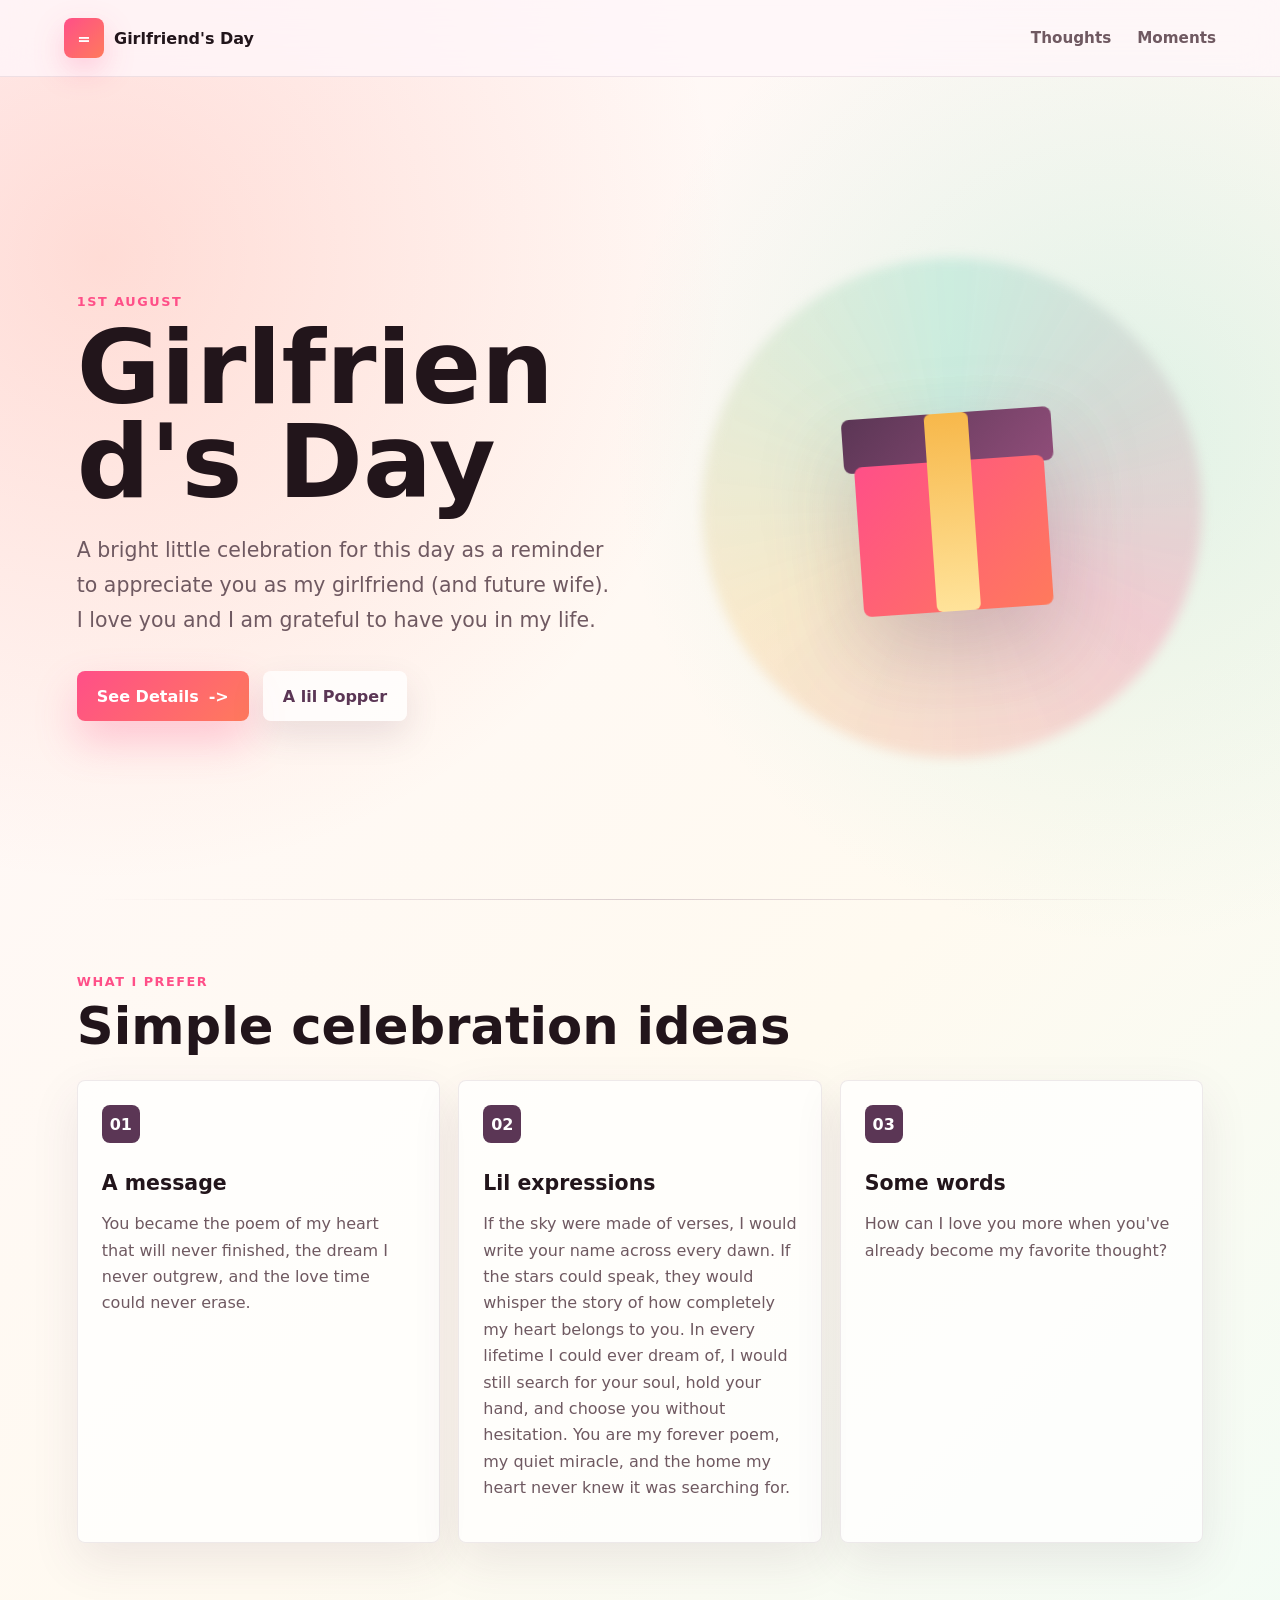
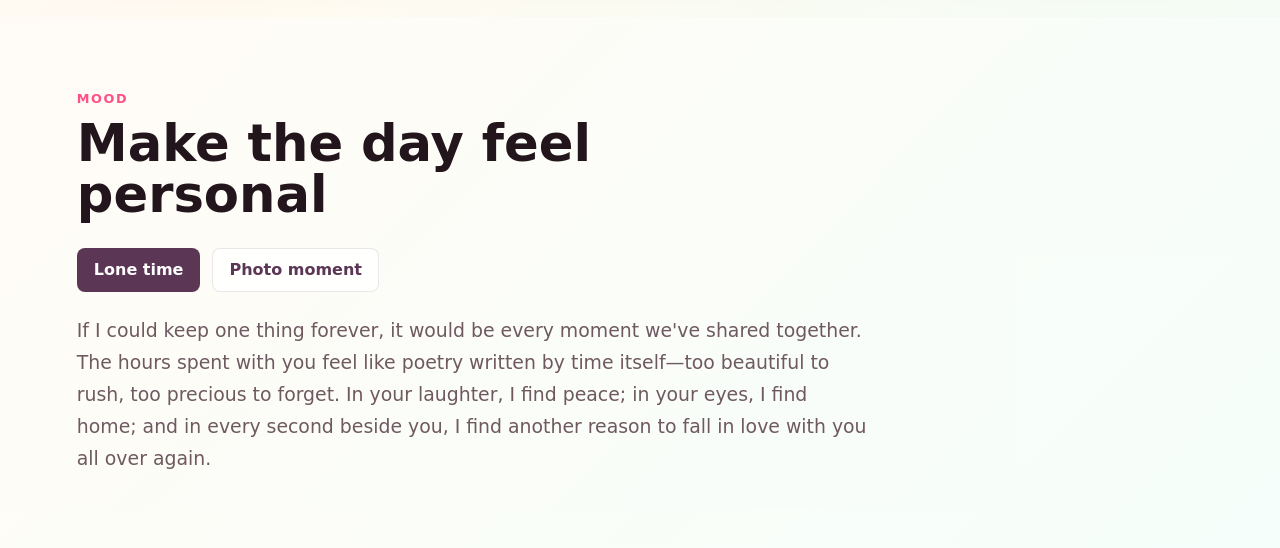
==== index.html @ ce05fc3c "Add files via upload" ====
<!DOCTYPE html>
<html lang="en">
<head>
  <meta charset="UTF-8">
  <meta name="viewport" content="width=device-width">
  <title>1st August</title>
  <link rel="stylesheet" href="style.css">
</head>
<body>
  <div class="sparkle-layer" aria-hidden="true"></div>

  <header class="topbar">
    <a class="brand" href="index.html" aria-label="Girlfriend's Day home">
      <span class="brand-mark">=</span>
      <span>Girlfriend's Day</span>
    </a>
    <nav class="nav-links" aria-label="Main navigation">
      <a href="#ideas">Thoughts</a>
      <a href="#moments">Moments</a>
    </nav>
  </header>

  <main>
    <section class="hero">
      <div class="hero-copy reveal">
        <p class="eyebrow">1st AUGUST</p>
        <h1>Girlfriend's Day</h1>
        <p class="lead">
          A bright little celebration for this day as a reminder to appreciate you as my girlfriend (and future wife). I love you and I am grateful to have you in my life.
        </p>
        <div class="hero-actions">
          <button class="primary-button" id="openDetails" type="button">
            <span>See Details</span>
            <span class="button-icon" aria-hidden="true">-></span>
          </button>
          <button class="ghost-button" id="sendSparkles" type="button">A lil Popper</button>
        </div>
      </div>

      <div class="interactive-stage reveal" aria-label="Interactive celebration object">
        <button class="gift-box" id="giftBox" type="button" aria-label="Open a surprise note">
          <span class="gift-lid"></span>
          <span class="gift-ribbon"></span>
          <span class="gift-body"></span>
          <span class="gift-glow"></span>
        </button>
        <div class="note-card" id="noteCard">
          <span class="note-title">Tiny note</span>
          <p>Open the details page for the full words after reading this page.</p>
        </div>
      </div>
    </section>

    <section class="content-band" id="ideas">
      <div class="section-heading reveal">
        <p class="eyebrow">What I prefer</p>
        <h2>Simple celebration ideas</h2>
      </div>
      <div class="idea-grid">
        <article class="idea-card reveal">
          <span class="card-number">01</span>
          <h3>A message</h3>
          <p>You became the poem of my heart that will never finished, the dream I never outgrew, and the love time could never erase.</p>
        </article>
        <article class="idea-card reveal">
          <span class="card-number">02</span>
          <h3>Lil expressions</h3>
          <p>If the sky were made of verses, I would write your name across every dawn. If the stars could speak, they would whisper the story of how completely my heart belongs to you. In every lifetime I could ever dream of, I would still search for your soul, hold your hand, and choose you without hesitation. You are my forever poem, my quiet miracle, and the home my heart never knew it was searching for.</p>
        </article>
        <article class="idea-card reveal">
          <span class="card-number">03</span>
          <h3>Some words</h3>
          <p>How can I love you more when you've already become my favorite thought?</p>
        </article>
      </div>
    </section>

    <section class="timeline-section" id="moments">
      <div class="section-heading reveal">
        <p class="eyebrow">Mood</p>
        <h2>Make the day feel personal</h2>
      </div>
      <div class="timeline">
        <button class="memory-chip active" type="button" data-memory="morning">Lone time</button>
        <button class="memory-chip" type="button" data-memory="evening">Photo moment</button>
      </div>
      <p class="memory-output reveal" id="memoryOutput">
        If I could keep one thing forever, it would be every moment we've shared together. The hours spent with you feel like poetry written by time itself—too beautiful to rush, too precious to forget. In your laughter, I find peace; in your eyes, I find home; and in every second beside you, I find another reason to fall in love with you all over again.
      </p>
    </section>
  </main>

  <script src="script.js"></script>
</body>
</html>
---- style.css ----
:root {
  --bg: #fff7fa;
  --bg-strong: #ffe5ed;
  --ink: #22151b;
  --muted: #6f5961;
  --rose: #ff4f88;
  --coral: #ff7a5c;
  --gold: #f7b84b;
  --mint: #74d7bd;
  --plum: #5b3655;
  --white: #ffffff;
  --shadow: 0 24px 70px rgba(91, 54, 85, 0.18);
  --radius: 8px;
}

* {
  box-sizing: border-box;
}

html {
  scroll-behavior: smooth;
}

body {
  min-height: 100vh;
  margin: 0;
  color: var(--ink);
  font-family: Inter, ui-sans-serif, system-ui, -apple-system, BlinkMacSystemFont, "Segoe UI", sans-serif;
  background:
    radial-gradient(circle at 8% 12%, rgba(255, 122, 92, 0.22), transparent 28%),
    radial-gradient(circle at 88% 20%, rgba(116, 215, 189, 0.22), transparent 25%),
    linear-gradient(135deg, #fff7fa 0%, #fffaf0 54%, #edfdf7 100%);
  overflow-x: hidden;
}

body.is-leaving {
  animation: pageOut 0.42s ease forwards;
}

a {
  color: inherit;
  text-decoration: none;
}

button {
  font: inherit;
}

.sparkle-layer {
  position: fixed;
  inset: 0;
  z-index: 0;
  pointer-events: none;
  overflow: hidden;
}

.sparkle {
  position: absolute;
  width: 8px;
  height: 8px;
  border-radius: 70%;
  background: var(--gold);
  box-shadow: 0 0 20px rgba(247, 184, 75, 0.8);
  animation: sparklePop 3s ease forwards;
}

.topbar {
  position: sticky;
  top: 0;
  z-index: 10;
  display: flex;
  align-items: center;
  justify-content: space-between;
  gap: 18px;
  padding: 18px clamp(18px, 5vw, 70px);
  background: rgba(255, 247, 250, 0.78);
  border-bottom: 1px solid rgba(91, 54, 85, 0.1);
  backdrop-filter: blur(18px);
}

.brand {
  display: inline-flex;
  align-items: center;
  gap: 10px;
  font-weight: 800;
}

.brand-mark {
  display: grid;
  width: 40px;
  height: 40px;
  place-items: center;
  color: var(--white);
  background: linear-gradient(135deg, var(--rose), var(--coral));
  border-radius: var(--radius);
  box-shadow: 0 12px 30px rgba(255, 79, 136, 0.25);
}

.nav-links {
  display: flex;
  align-items: center;
  gap: clamp(10px, 3vw, 26px);
  color: var(--muted);
  font-size: 0.95rem;
  font-weight: 700;
}

.nav-links a {
  position: relative;
}

.nav-links a::after {
  position: absolute;
  right: 0;
  bottom: -7px;
  left: 0;
  height: 2px;
  content: "";
  background: var(--rose);
  transform: scaleX(0);
  transform-origin: center;
  transition: transform 0.25s ease;
}

.nav-links a:hover::after {
  transform: scaleX(1);
}

.hero {
  position: relative;
  z-index: 1;
  display: grid;
  min-height: calc(100vh - 77px);
  grid-template-columns: minmax(0, 1.03fr) minmax(300px, 0.97fr);
  align-items: center;
  gap: clamp(32px, 7vw, 90px);
  padding: clamp(48px, 8vw, 92px) clamp(18px, 6vw, 86px) 54px;
}

.hero::after {
  position: absolute;
  right: clamp(18px, 7vw, 92px);
  bottom: 0;
  left: clamp(18px, 7vw, 92px);
  height: 1px;
  content: "";
  background: linear-gradient(90deg, transparent, rgba(91, 54, 85, 0.22), transparent);
}

.eyebrow {
  margin: 0 0 12px;
  color: var(--rose);
  font-size: 0.8rem;
  font-weight: 900;
  letter-spacing: 0.12em;
  text-transform: uppercase;
}

h1,
h2,
h3,
p {
  overflow-wrap: anywhere;
}

h1,
h2,
h3 {
  margin: 0;
  letter-spacing: 0;
}

h1 {
  max-width: 720px;
  font-size: clamp(3.2rem, 8vw, 7.6rem);
  line-height: 0.92;
}

h2 {
  font-size: clamp(2rem, 4vw, 3.6rem);
  line-height: 1;
}

h3 {
  font-size: 1.28rem;
}

.lead {
  max-width: 620px;
  margin: 24px 0 0;
  color: var(--muted);
  font-size: clamp(1.05rem, 2vw, 1.28rem);
  line-height: 1.7;
}

.hero-actions {
  display: flex;
  flex-wrap: wrap;
  gap: 14px;
  margin-top: 34px;
}

.primary-button,
.ghost-button {
  position: relative;
  display: inline-flex;
  min-height: 50px;
  align-items: center;
  justify-content: center;
  gap: 10px;
  padding: 13px 20px;
  border: 0;
  border-radius: var(--radius);
  cursor: pointer;
  font-weight: 900;
  transition: transform 0.22s ease, box-shadow 0.22s ease, background 0.22s ease;
}

.primary-button {
  color: var(--white);
  background: linear-gradient(135deg, var(--rose), var(--coral));
  box-shadow: 0 20px 42px rgba(255, 79, 136, 0.28);
}

.ghost-button {
  color: var(--plum);
  background: rgba(255, 255, 255, 0.74);
  box-shadow: 0 14px 34px rgba(91, 54, 85, 0.12);
}

.primary-button:hover,
.ghost-button:hover {
  transform: translateY(-3px);
}

.button-icon {
  font-weight: 900;
}

.interactive-stage {
  position: relative;
  display: grid;
  min-height: 520px;
  place-items: center;
}

.interactive-stage::before {
  position: absolute;
  width: min(86vw, 500px);
  aspect-ratio: 1;
  content: "";
  background:
    conic-gradient(from 120deg, rgba(255, 79, 136, 0.24), rgba(247, 184, 75, 0.22), rgba(116, 215, 189, 0.28), rgba(255, 79, 136, 0.24));
  border-radius: 50%;
  filter: blur(6px);
  animation: slowSpin 14s linear infinite;
}

.gift-box {
  position: relative;
  z-index: 2;
  width: min(58vw, 250px);
  height: min(58vw, 250px);
  border: 0;
  background: transparent;
  cursor: pointer;
  filter: drop-shadow(0 36px 44px rgba(91, 54, 85, 0.24));
  transform: rotate(-4deg);
  transition: transform 0.35s ease;
}

.gift-box:hover {
  transform: rotate(1deg) translateY(-8px) scale(1.03);
}

.gift-box.open {
  animation: giftBounce 0.55s ease;
}

.gift-lid,
.gift-body,
.gift-ribbon,
.gift-glow {
  position: absolute;
  left: 50%;
  transform: translateX(-50%);
}

.gift-lid {
  top: 30px;
  width: 210px;
  height: 54px;
  background: linear-gradient(135deg, var(--plum), #8f4d79);
  border-radius: var(--radius);
  transition: transform 0.45s cubic-bezier(0.2, 1.3, 0.35, 1);
}

.gift-body {
  top: 78px;
  width: 190px;
  height: 150px;
  background: linear-gradient(135deg, var(--rose), var(--coral));
  border-radius: var(--radius);
}

.gift-ribbon {
  top: 30px;
  z-index: 2;
  width: 44px;
  height: 198px;
  background: linear-gradient(180deg, var(--gold), #ffe39a);
  border-radius: 6px;
}

.gift-glow {
  top: 12px;
  width: 170px;
  height: 170px;
  border-radius: 50%;
  background: rgba(255, 255, 255, 0.35);
  opacity: 0;
  filter: blur(22px);
  transition: opacity 0.35s ease;
}

.gift-box.open .gift-lid {
  transform: translate(-45%, -42px) rotate(-12deg);
}

.gift-box.open .gift-glow {
  opacity: 1;
}

.note-card {
  position: absolute;
  z-index: 1;
  width: min(72vw, 260px);
  padding: 20px;
  color: var(--plum);
  background: rgba(255, 255, 255, 0.86);
  border: 1px solid rgba(91, 54, 85, 0.12);
  border-radius: var(--radius);
  box-shadow: var(--shadow);
  opacity: 0;
  transform: translateY(52px) scale(0.94);
  transition: opacity 0.35s ease, transform 0.35s ease;
}

.note-card.visible {
  opacity: 1;
  transform: translateY(-176px) scale(1);
  rotate: -5deg;
}

.note-title {
  display: block;
  margin-bottom: 8px;
  font-weight: 900;
}

.note-card p {
  margin: 0;
  color: var(--muted);
  line-height: 1.5;
}

.content-band,
.timeline-section,
.detail-layout,
.closing-band {
  position: relative;
  z-index: 1;
  padding: 74px clamp(18px, 6vw, 86px);
}

.section-heading {
  max-width: 740px;
  margin-bottom: 28px;
}

.idea-grid {
  display: grid;
  grid-template-columns: repeat(3, minmax(0, 1fr));
  gap: 18px;
}

.idea-card,
.detail-block {
  padding: 24px;
  background: rgba(255, 255, 255, 0.72);
  border: 1px solid rgba(91, 54, 85, 0.1);
  border-radius: var(--radius);
  box-shadow: 0 18px 48px rgba(91, 54, 85, 0.1);
  transition: transform 0.25s ease, box-shadow 0.25s ease;
}

.idea-card:hover,
.detail-block:hover {
  transform: translateY(-6px);
  box-shadow: var(--shadow);
}

.card-number {
  display: inline-flex;
  width: 38px;
  height: 38px;
  align-items: center;
  justify-content: center;
  margin-bottom: 28px;
  color: var(--white);
  background: var(--plum);
  border-radius: var(--radius);
  font-weight: 900;
}

.idea-card p,
.detail-block p,
.detail-list {
  color: var(--muted);
  line-height: 1.65;
}

.timeline-section {
  background: rgba(255, 255, 255, 0.44);
}

.timeline {
  display: flex;
  flex-wrap: wrap;
  gap: 12px;
  margin-bottom: 22px;
}

.memory-chip {
  min-height: 44px;
  padding: 10px 16px;
  color: var(--plum);
  background: rgba(255, 255, 255, 0.78);
  border: 1px solid rgba(91, 54, 85, 0.12);
  border-radius: var(--radius);
  cursor: pointer;
  font-weight: 900;
  transition: transform 0.2s ease, background 0.2s ease, color 0.2s ease;
}

.memory-chip:hover {
  transform: translateY(-2px);
}

.memory-chip.active {
  color: var(--white);
  background: var(--plum);
}

.memory-output {
  max-width: 790px;
  min-height: 74px;
  margin: 0;
  color: var(--muted);
  font-size: 1.18rem;
  line-height: 1.7;
}

.details-hero {
  position: relative;
  z-index: 1;
  display: grid;
  min-height: 48vh;
  align-items: end;
  padding: 78px clamp(18px, 6vw, 86px) 36px;
}

.details-panel {
  max-width: 900px;
}

.detail-layout {
  display: grid;
  grid-template-columns: repeat(2, minmax(0, 1fr));
  gap: 18px;
}

.detail-block h2 {
  margin-bottom: 16px;
  font-size: clamp(1.45rem, 3vw, 2.25rem);
}

.detail-list {
  margin: 0;
  padding-left: 20px;
}

.detail-list li + li {
  margin-top: 10px;
}

.quote-box {
  padding: 18px;
  color: var(--plum) !important;
  background: linear-gradient(135deg, rgba(255, 229, 237, 0.78), rgba(237, 253, 247, 0.8));
  border-left: 5px solid var(--rose);
  border-radius: var(--radius);
  font-weight: 800;
}

.closing-band {
  display: flex;
  align-items: center;
  justify-content: space-between;
  gap: 20px;
  background: rgba(91, 54, 85, 0.08);
}

.footer {
  position: relative;
  z-index: 1;
  padding: 28px clamp(18px, 6vw, 86px);
  color: var(--muted);
  font-size: 0.95rem;
}

.reveal {
  opacity: 0;
  transform: translateY(22px);
  transition: opacity 0.65s ease, transform 0.65s ease;
}

.reveal.in-view {
  opacity: 1;
  transform: translateY(0);
}

@keyframes pageOut {
  to {
    opacity: 0;
    transform: translateY(12px);
  }
}

@keyframes sparklePop {
  0% {
    opacity: 0;
    transform: translateY(0) scale(0.4);
  }
  20% {
    opacity: 1;
  }
  100% {
    opacity: 0;
    transform: translateY(-90px) scale(1.1);
  }
}

@keyframes slowSpin {
  to {
    transform: rotate(1turn);
  }
}

@keyframes giftBounce {
  0%,
  100% {
    transform: rotate(1deg) translateY(-8px) scale(1.03);
  }
  50% {
    transform: rotate(0) translateY(-18px) scale(1.07);
  }
}

@media (max-width: 860px) {
  .hero {
    min-height: auto;
    grid-template-columns: 1fr;
    padding-top: 44px;
  }

  .interactive-stage {
    min-height: 430px;
  }

  .idea-grid,
  .detail-layout {
    grid-template-columns: 1fr;
  }

  .closing-band {
    align-items: flex-start;
    flex-direction: column;
  }
}

@media (max-width: 620px) {
  .topbar {
    align-items: flex-start;
    flex-direction: column;
    padding: 14px 18px;
  }

  .nav-links {
    width: 100%;
    justify-content: space-between;
  }

  h1 {
    font-size: clamp(2.85rem, 18vw, 4.6rem);
  }

  .hero-actions,
  .primary-button,
  .ghost-button {
    width: 100%;
  }

  .gift-lid {
    width: 178px;
  }

  .gift-body {
    width: 164px;
    height: 134px;
  }

  .gift-ribbon {
    height: 176px;
  }
}

@media (prefers-reduced-motion: reduce) {
  *,
  *::before,
  *::after {
    scroll-behavior: auto !important;
    animation-duration: 0.001ms !important;
    animation-iteration-count: 1 !important;
    transition-duration: 0.001ms !important;
  }
}
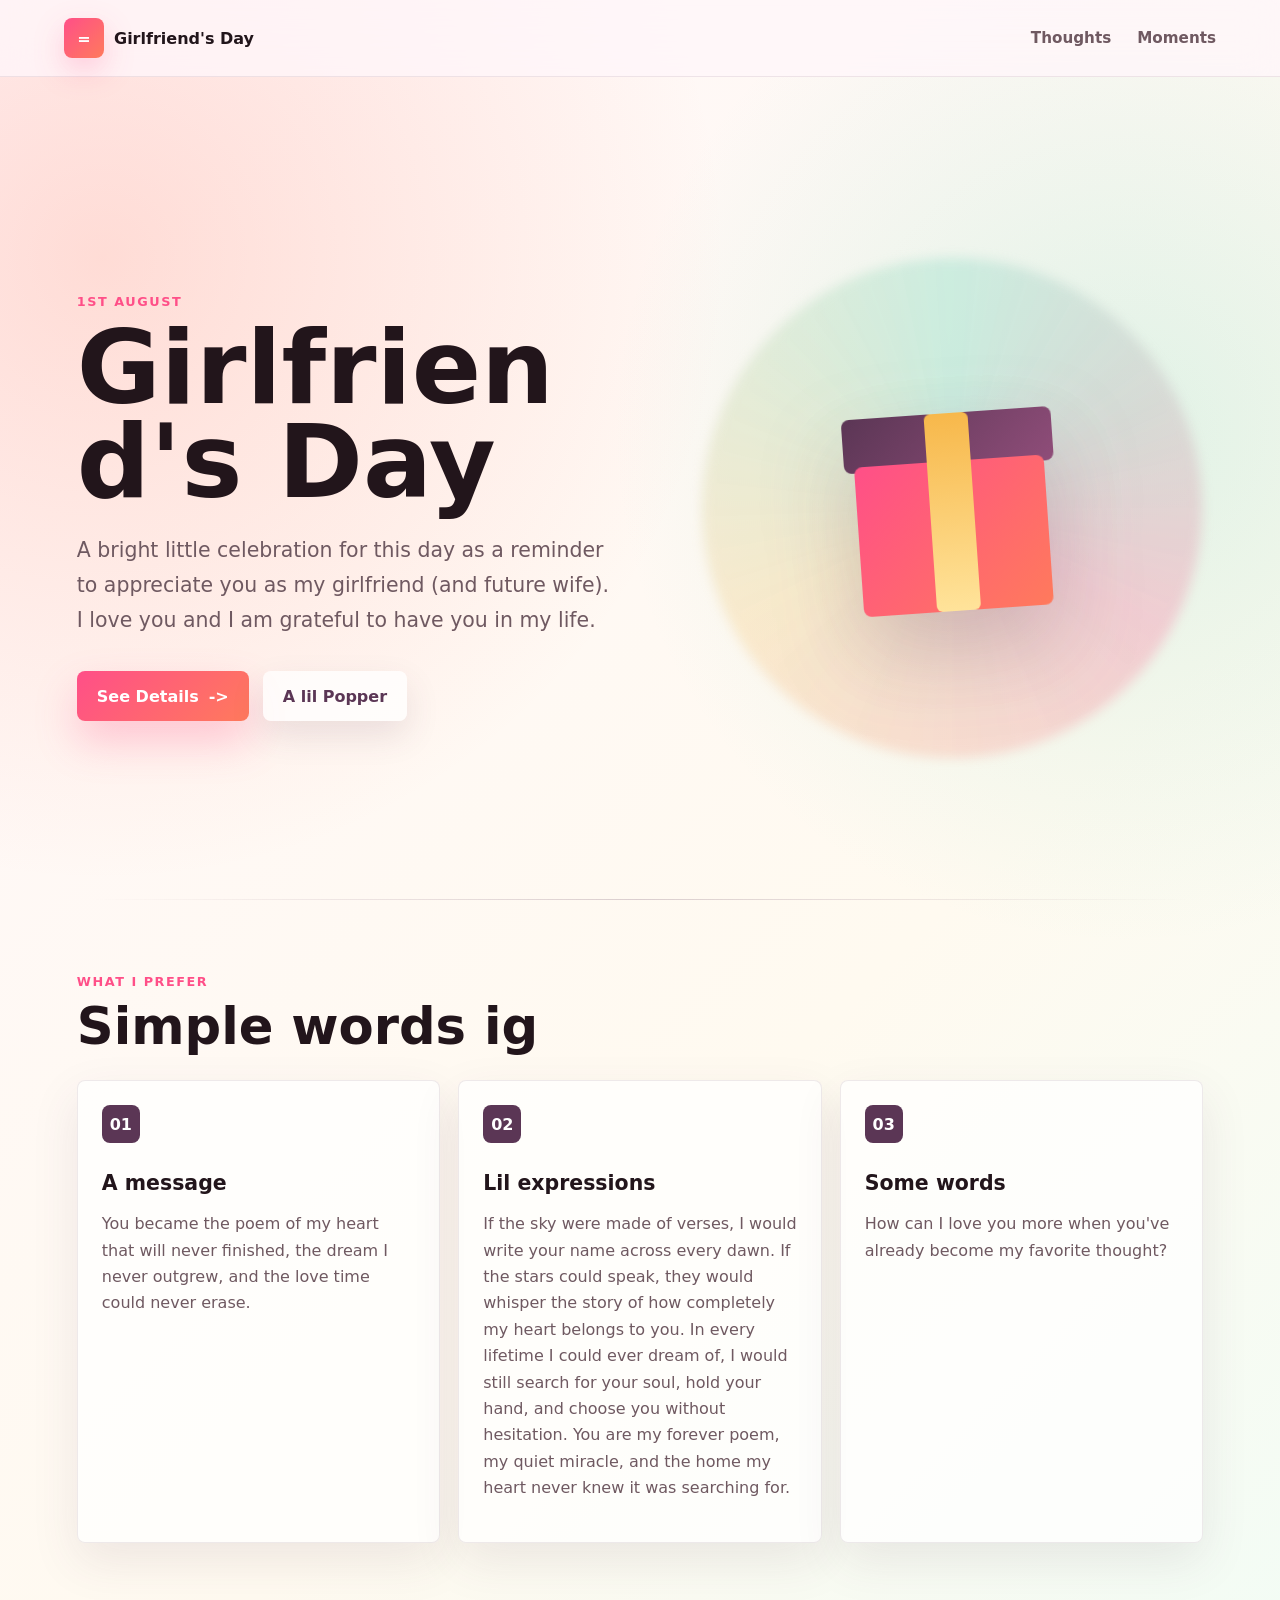
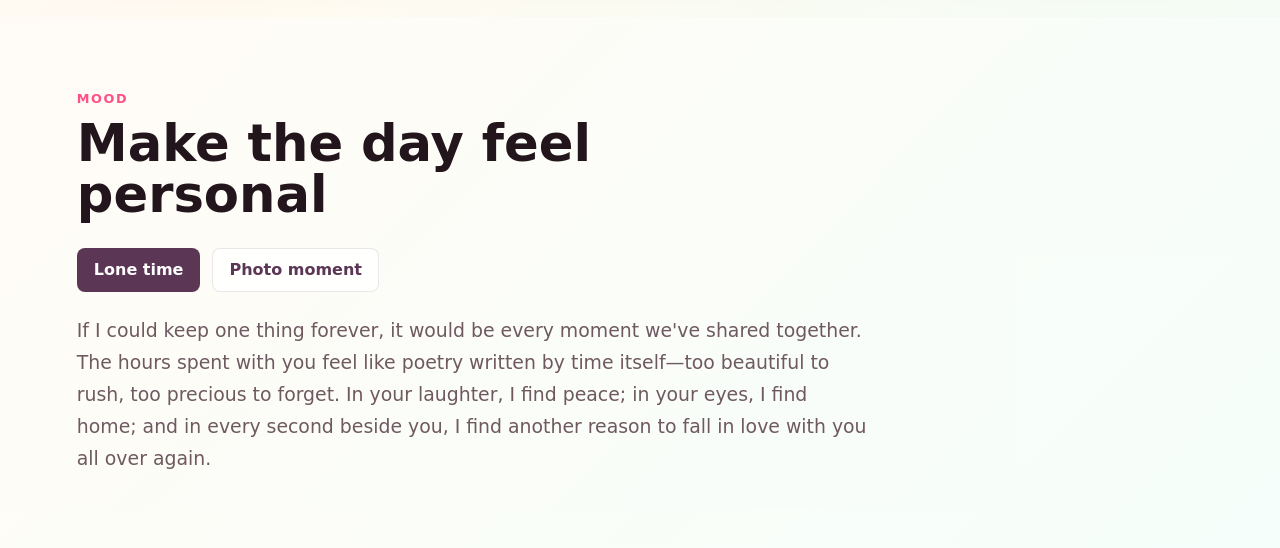
==== commit 6f8a6063: "Add files via upload" ====
--- a/index.html
+++ b/index.html
@@ -54,7 +54,7 @@
     <section class="content-band" id="ideas">
       <div class="section-heading reveal">
         <p class="eyebrow">What I prefer</p>
-        <h2>Simple celebration ideas</h2>
+        <h2>Simple words ig</h2>
       </div>
       <div class="idea-grid">
         <article class="idea-card reveal">
